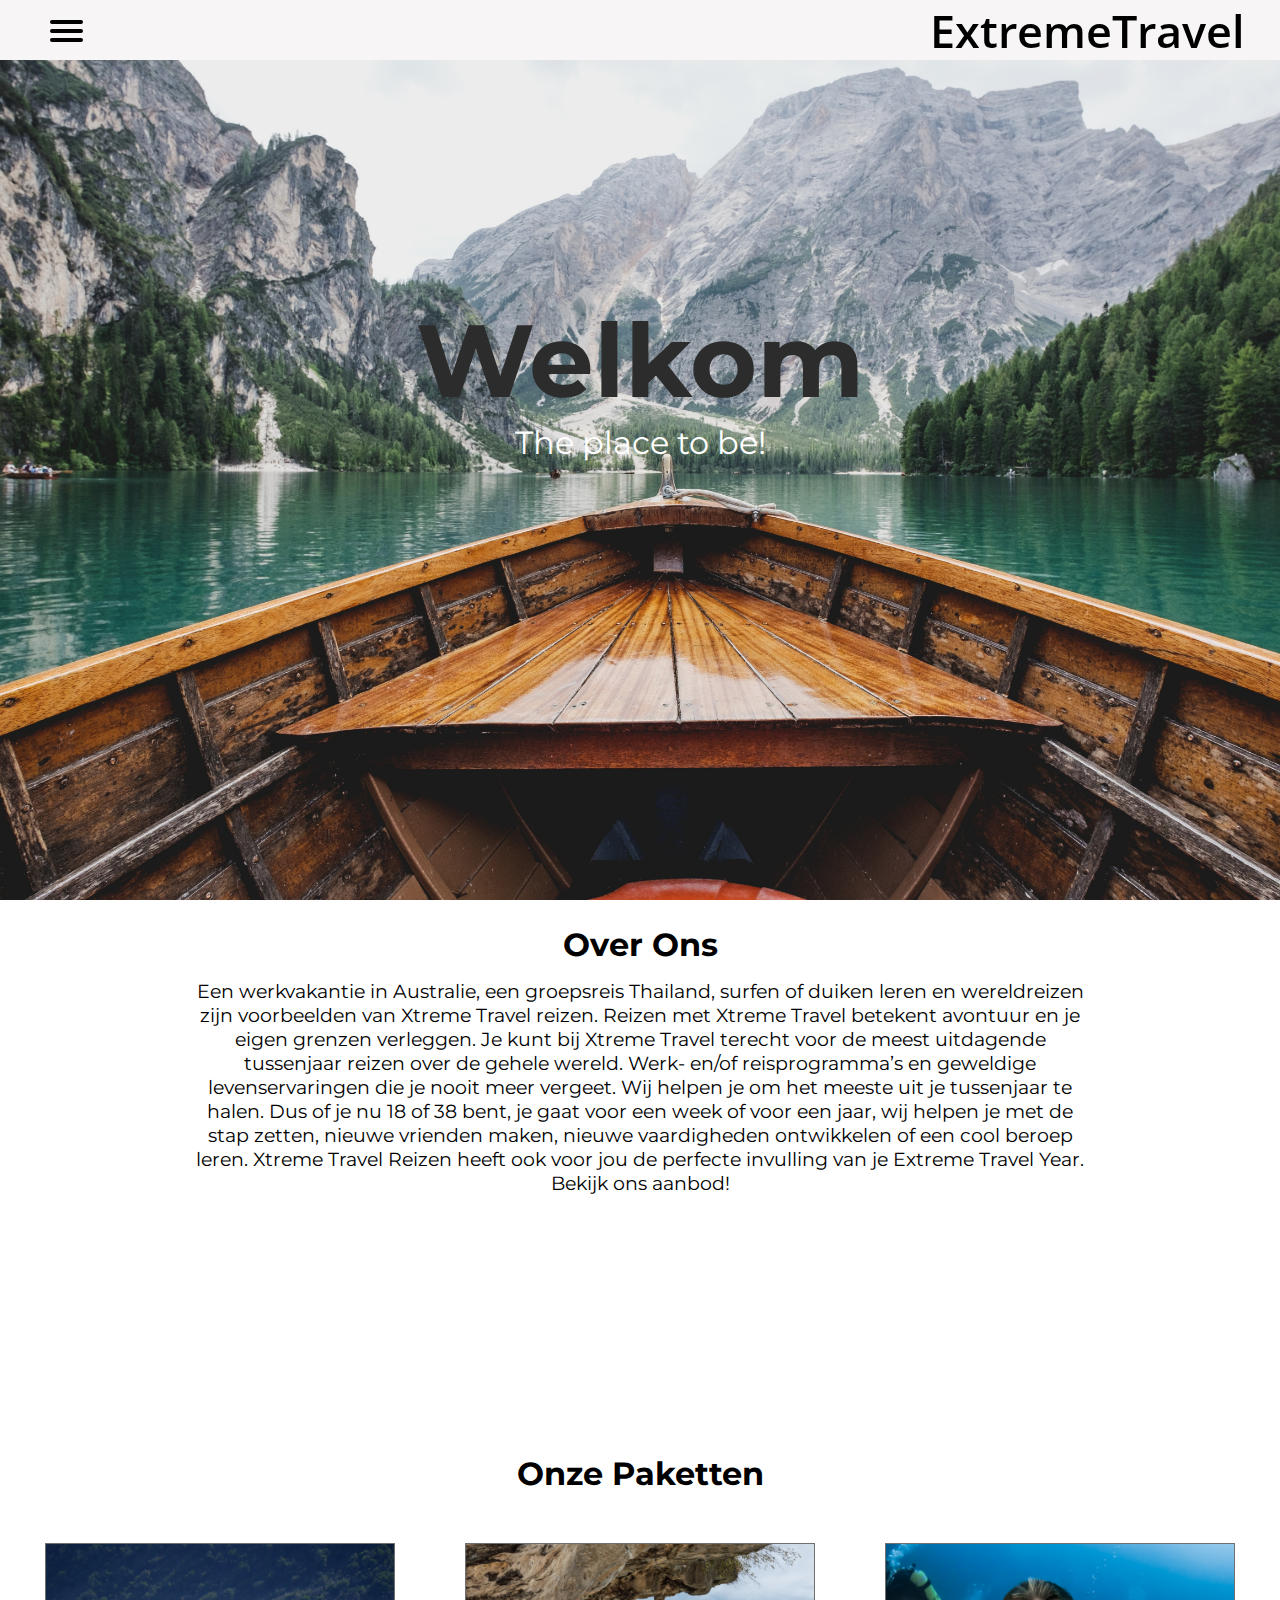
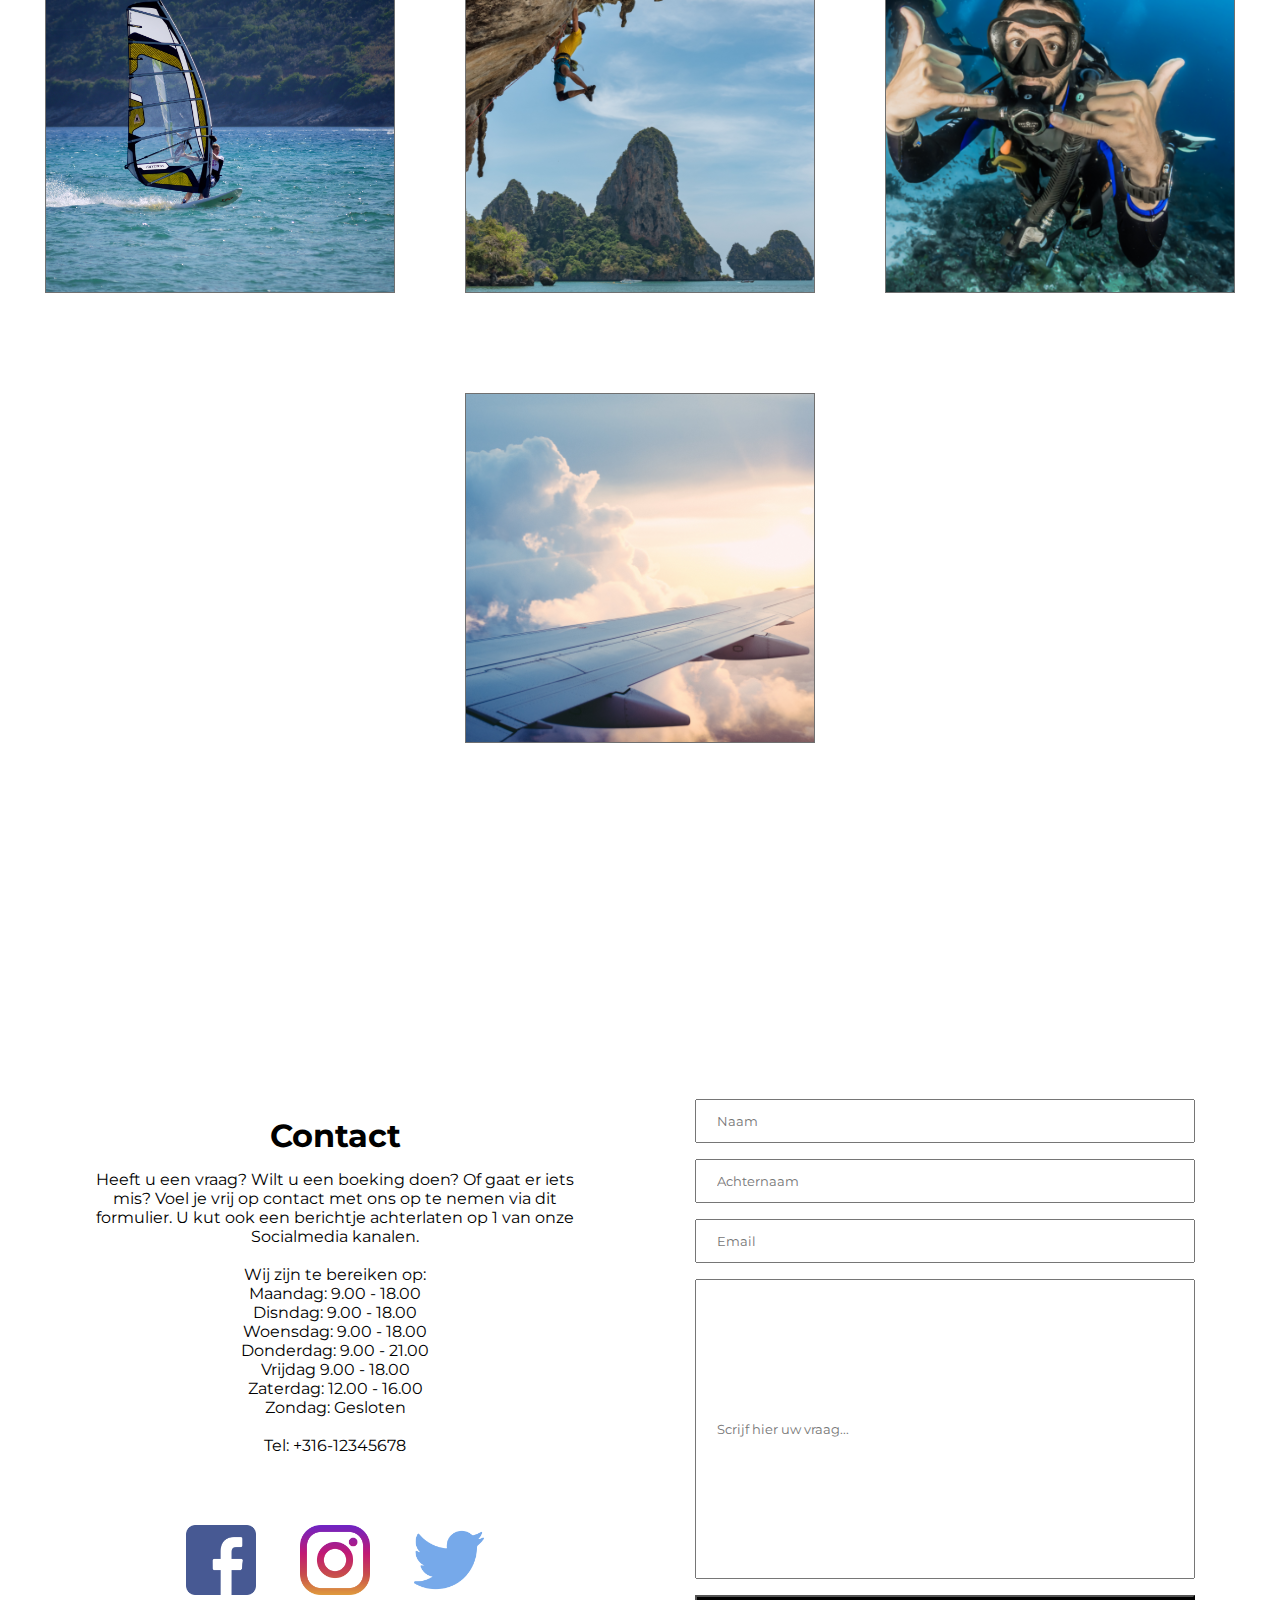
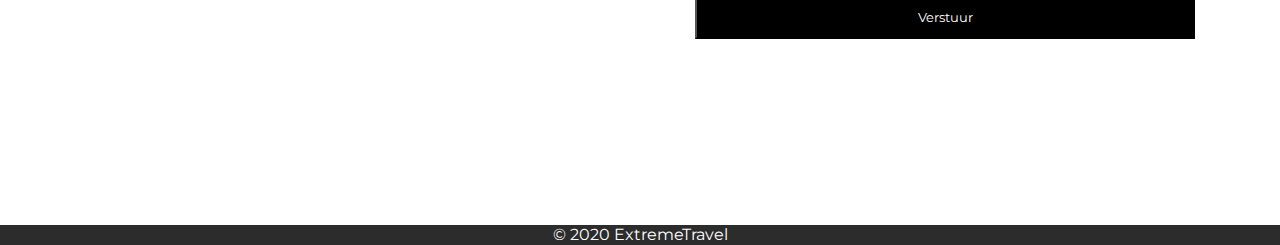
==== index.html @ 0ed5cc57 "first vommit" ====
<!DOCTYPE html>
<html lang="nl">
<head>
    <meta charset="UTF-8">
    <meta name="viewport" content="width=device-width, initial-scale=1.0">

    <title>ExtremeTravel</title>
    <link rel="icon" href="recources/mountain.png">

    <link rel="stylesheet" href="style.css">
    <link href="https://fonts.googleapis.com/css?family=Bree+Serif&display=swap" rel="stylesheet">
    <link href="https://fonts.googleapis.com/css?family=Montserrat&display=swap" rel="stylesheet">
    <link href="https://fonts.googleapis.com/css?family=Open+Sans&display=swap" rel="stylesheet">
    
</head>
<body>
  <header class="page-header">
    <nav>
      <div id="menuToggle">
        <input type="checkbox">
        <span></span>
        <span></span>
        <span></span>
        <ul id="menu">
          <a href="#"><li>Home</li></a>
          <a href="#about-us"><li>Over Ons</li></a>
          <a href="#our-packages"><li>Onze Paketten</li></a>
          <a href="#contact-us"><li>Contact</li></a>
        </ul>
      </div>
    </nav>
    <div class="logo">
      <a href="#">ExtremeTravel</a>
    </div>
  </header>

  <div id="welcome">
    <div class="welcome-content">
      <h1>Welkom</h1>
      <p>The place to be!</p>
    </div>
  </div>

  <div id="about-us">
    <div class="content">
      <h1>Over Ons</h1>
      <p>Een werkvakantie in Australie, een groepsreis Thailand, surfen of duiken leren en wereldreizen zijn voorbeelden van Xtreme Travel reizen. Reizen met Xtreme Travel betekent avontuur en je eigen grenzen verleggen. Je kunt bij Xtreme Travel terecht voor de meest uitdagende tussenjaar reizen over de gehele wereld. Werk- en/of reisprogramma’s en geweldige levenservaringen die je nooit meer vergeet. Wij helpen je om het meeste uit je tussenjaar te halen. Dus of je nu 18 of 38 bent, je gaat voor een week of voor een jaar, wij helpen je met de stap zetten, nieuwe vrienden maken, nieuwe vaardigheden ontwikkelen of een cool beroep leren. Xtreme Travel Reizen heeft ook voor jou de perfecte invulling van je Extreme Travel Year. Bekijk ons aanbod!</p>
    </div>
  </div>

  <div id="our-packages">
    <div id="packages">
      <h1>Onze Paketten</h1>
      <div class="packages-grid">
        <div class="package" onclick="location.href='pages/windsurfing.html';" style="cursor: pointer;">
            <img src="recources/windsurfing.png" alt="">
            <p class="package-text">WindSurfen</p>
        </div>
        <div class="package" onclick="location.href='pages/mountainclimb.html';" style="cursor: pointer;">
          <img src="recources/mountainclimbing.png" alt="">
          <p class="package-text">Mountain Climbing</p>
        </div>
        <div class="package" onclick="location.href='pages/diving.html';" style="cursor: pointer;">
          <img src="recources/diving.png" alt="">
          <p class="package-text">Snorkelen</p>
        </div>
        <div class="package" onclick="location.href='pages/lastminute.html';" style="cursor: pointer;">
          <img src="recources/last-minute.png" alt="">
          <p class="package-text">Last Minutes</p>
        </div>
      </div>
    </div>
  </div>
  <div id="contact-us">
    <div id="contact">
      <div class="contact-grid">
        <div class="contact-box">
          <h1>Contact</h1>
          <p>Heeft u een vraag? Wilt u een boeking doen? Of gaat er iets mis? Voel je vrij op contact met ons op te nemen via dit formulier. U kut ook een berichtje achterlaten op 1 van onze Socialmedia kanalen.</br></br>Wij zijn te bereiken op:</br>Maandag: 9.00 - 18.00</br>Disndag: 9.00 - 18.00</br>Woensdag: 9.00 - 18.00</br>Donderdag: 9.00 - 21.00</br>Vrijdag 9.00 - 18.00</br>Zaterdag: 12.00 - 16.00</br>Zondag: Gesloten</br></br>Tel: +316-12345678</p>
          <ul class="social-icons">
            <li><a href="http://www.facebook.com"><img src='recources/facebook.png' /></a></li>
            <li id="middle-icon"><a href="http://www.instagram.com"><img src='recources/instagram.png' /></a></li>
            <li><a href="http://www.twitter.com"><img src='recources/twitter.png' /></a></li>
        </ul>
        
        </div>
        <div class="contact-box">
          <form>
            <input type="text" placeholder="Naam">
            <input type="text" placeholder="Achternaam">
            <input type="text" placeholder="Email">
            <input type="textarea" placeholder="Scrijf hier uw vraag...">
            <input type="button" value="Verstuur">
          </form>
        </div>
      </div>
    </div>
  </div>
  <footer>
    <p>&copy; 2020 ExtremeTravel</p>
  </footer>  
</body>
</html>
---- style.css ----
* {
    margin: 0;
    padding: 0;
    font-family: 'Montserrat', sans-serif;
}

html { 
  background: url(recources/background2.jpg) no-repeat center center fixed; 
  background-size: cover;
  scroll-behavior: smooth;
}

body {
    min-width: 500px;
}

.page-header {
  display: flex;
  position: fixed;
  width: 100%;
  height: 60px;
  z-index: 1;
  background-color: rgb(247, 245, 245);
  justify-content: space-between;
  
}

.page-header nav {
  max-width: 30%;
}

.logo a {
  font-family: 'Open Sans', sans-serif;
  font-weight: 600;
  text-decoration: none;
  font-size: 45px;
  padding-right: 35px;
  color: #000000; 
}

#menuToggle {
    display: block;
    position: relative;
    top: 20px;
    left: 50px;
    height: 10px;
    z-index: 2;
    user-select: none;
  }
  
  #menuToggle input {
    display: block;
    width: 33px;
    height: 28px;
    position: absolute;
    top: 0;
    left: 0;
    cursor: pointer;
    opacity: 0; /* hide this */
    z-index: 3; /* and place it over the hamburger */
  }
  
  #menuToggle span {
    display: block;
    width: 33px;
    height: 4px;
    margin-bottom: 5px;
    position: relative;
    background: #000000;
    border-radius: 3px;
    z-index: 2;
    transform-origin: 4px 0px;
    transition: transform 0.5s cubic-bezier(0.77, 0.2, 0.05, 1.0),  background 0.5s cubic-bezier(0.77, 0.2, 0.05, 1.0),  opacity 0.55s ease;
    }
  
  #menuToggle span:first-child { 
    transform-origin: 0% 0%; 
  }
  
  #menuToggle span:nth-last-child(2) { 
    transform-origin: 0% 100%; 
  }
  
  #menuToggle input:checked ~ span {
    opacity: 1;
    transform: rotate(45deg) translate(-2px, -1px);
    background: #232323;
  }
  
  #menuToggle input:checked ~ span:nth-last-child(3) {
    opacity: 0;
    transform: rotate(0deg) scale(0.2, 0.2);
  }
  
  #menuToggle input:checked ~ span:nth-last-child(2) {
    opacity: 1;
    transform: rotate(-45deg) translate(0, -1px);
  }

#menu {
    position: flex;
    width: 550px;
    height: 100vh;
    margin: -100px 0 0 -60px;
    padding: 50px;
    padding-top: 125px;
    background: rgba(160, 152, 152, 0.6);
    list-style-type: none;
    transform-origin: 0% 0%;
    transform: translate(-100%, 0);
    transition: transform 0.5s cubic-bezier(0.77, 0.2, 0.05, 1.0);
  }
  
  #menu li {
    padding: 10px 0;
    font-size: 22px;
    display: block;
    margin-left: -40px;
    margin-right: -50px;
    padding-left: 40px;
  }

  #menu li:hover {
      background: rgba(80, 75, 75, 0.6);
  }

  #menu a {
      text-decoration: none;
      color: white;
  }
  
  #menuToggle input:checked ~ ul {
    transform: scale(1.0, 1.0);
    opacity: 1;
  }

  #welcome{
    display: block;
    height: calc(100vh - 180px);
    text-align: center;
    padding-top: 60px;
    z-index: 0;
  }

  #welcome h1{
    font-size: 8vw;
    color: #2c2c2c;
  }

  #welcome p{
    font-size: 2.5vw;
    color: #ffffff;
  }

  .welcome-content {
    display: block;
    margin: auto;
    top: 33%;
    position: relative;
  }

  #about-us{
    padding-top: 120px;
  }

  .content{
    display: block;
    margin-bottom: 5%;
    padding: 0px 15% 50px 15%;
    height: auto;
    text-align: center;
    background-color: rgba(255,255,255, 0.8);
  }

  .content p{
    font-size: 1.2em;
    color: black;
    text-decoration: none;

  }

  .content h1{
    padding-bottom: 15px;
    padding-top: 25px;
  }

  #our-packages{
    padding-top: 120px;
  }

  #packages {
    position: relative;
    background-color: rgba(255,255,255, 0.8);
    z-index: 0;
    text-align: center;
    margin-bottom: 10%;
  }

  .packages-grid {
    display: flex;
    justify-content: space-evenly;
    flex-wrap: wrap;
  }

  #packages h1 {
    padding-top: 25px;
    text-align: center;
  }

  .package {
    width: 350px;
    height: 350px;
    margin: 50px 25px;
    text-align: center;
  }

  .package .package-text {
    position: relative;
    opacity: 0;
  }

  .package-text {
    position: absolute;
    top: -58%;
  }

  .package:hover img {
      opacity: 0.6;
  }

  .package:hover .package-text {
    opacity: 1;
    font-size: 32px;
    font-weight: 600;
}

  .social-icons {
    padding-top: 30px;
    text-align: center;
    }  

  .social-icons li {
    display:inline-block;
    list-style-type:none;
    }

  .social-icons li img {
    width:70px;
    height:70px;
}

  #middle-icon {
    margin: 40px;
  }

  #contact-us{
    padding-top: 120px;
  }

  #contact {
    position: relative;
    background-color: rgba(255,255,255, 0.8);
    z-index: 0;
    text-align: center;
    margin-bottom: 10%;
  }

  .contact-grid {
    display: flex;
    justify-content: space-evenly;
    flex-wrap: wrap;
    
  }

  .contact-box h1 {
    padding-top: 25px;
    padding-bottom: 15px;
    text-align: center;
  }

  .contact-box {
    width: 500px;
    height: auto;
    margin: 50px 25px;
    text-align: center;
    text-decoration: none;
  }

  .contact-box input{
    width: 100%;
    padding: 12px 20px;
    margin: 8px 0;
    box-sizing: border-box;
  }

  .contact-box input[type=button]{
    background-color: #000;
    color: #fff;
  }

  .contact-box input[type=textarea]{
    height: 300px;
    resize: none;
  }

  footer {
    height: 20px;
    background-color: #2c2c2c;
  }

  footer p {
    color: white;
    text-align: center;
  }
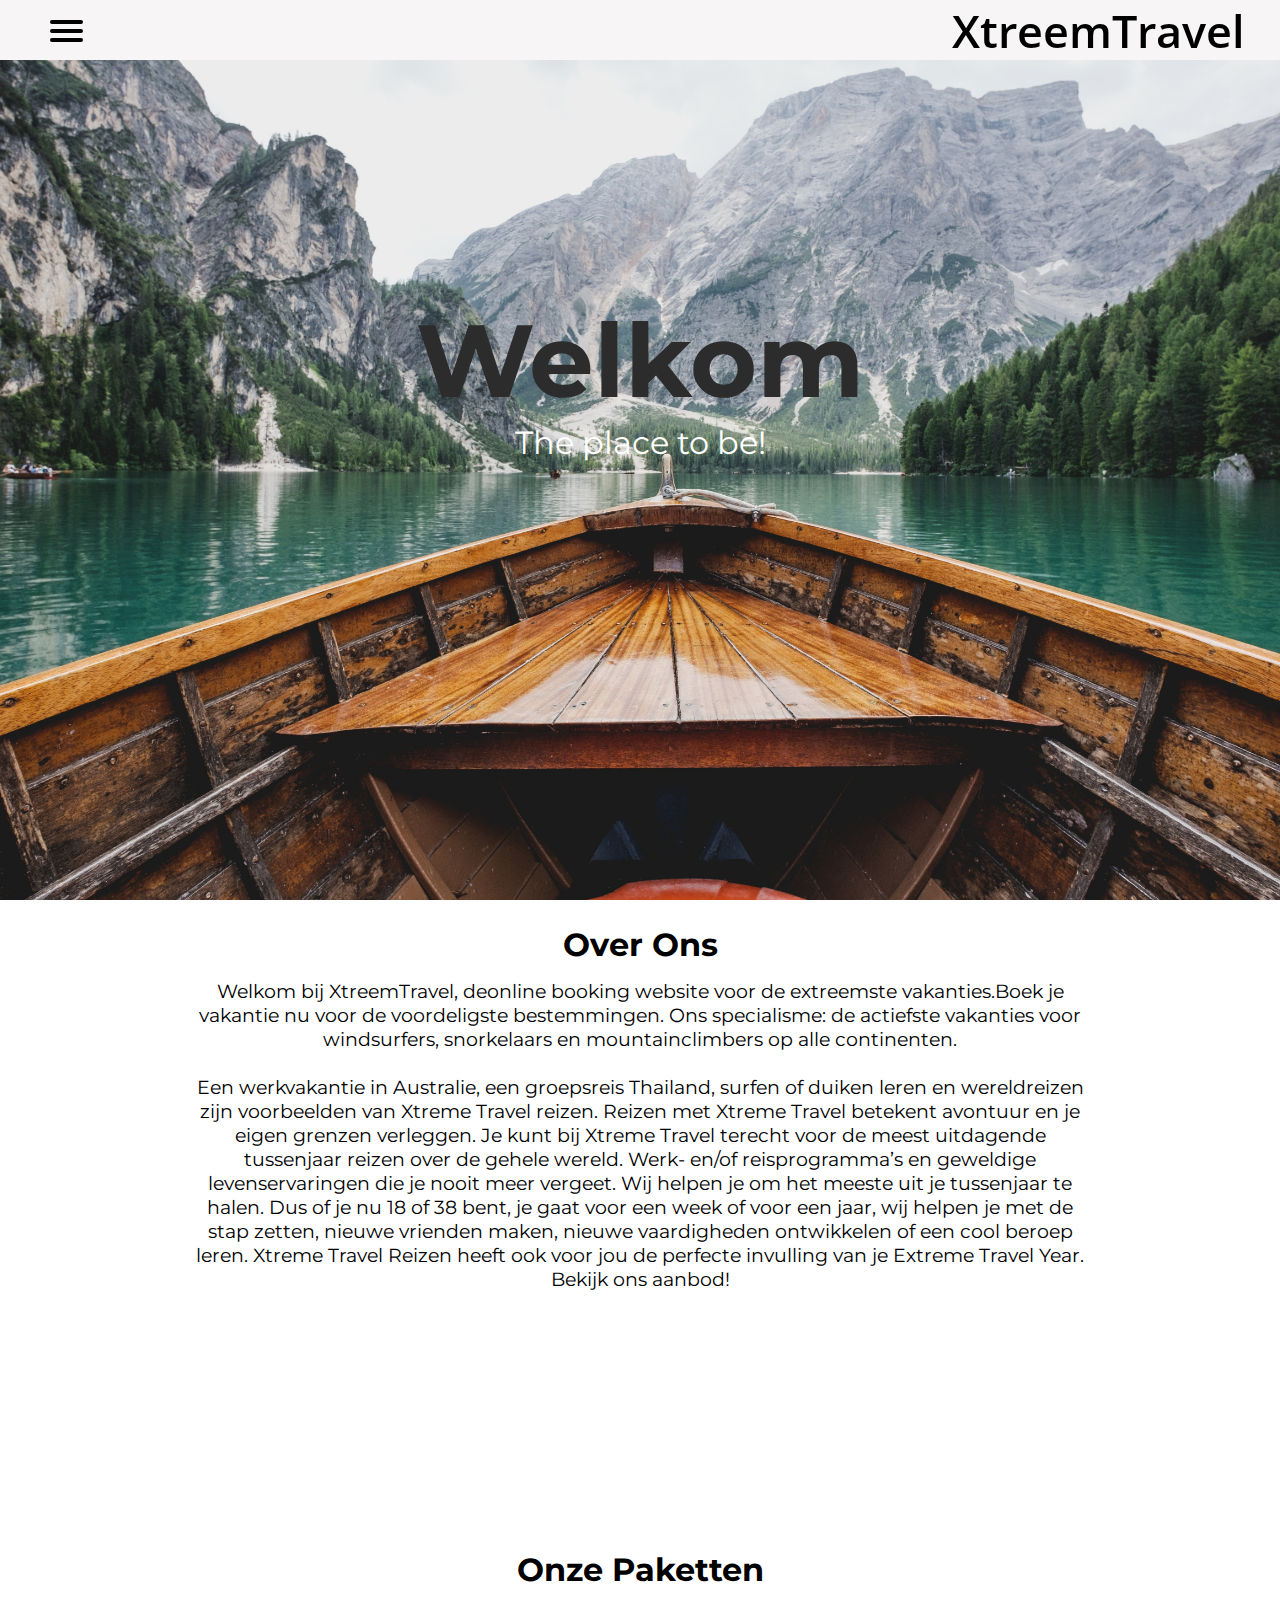
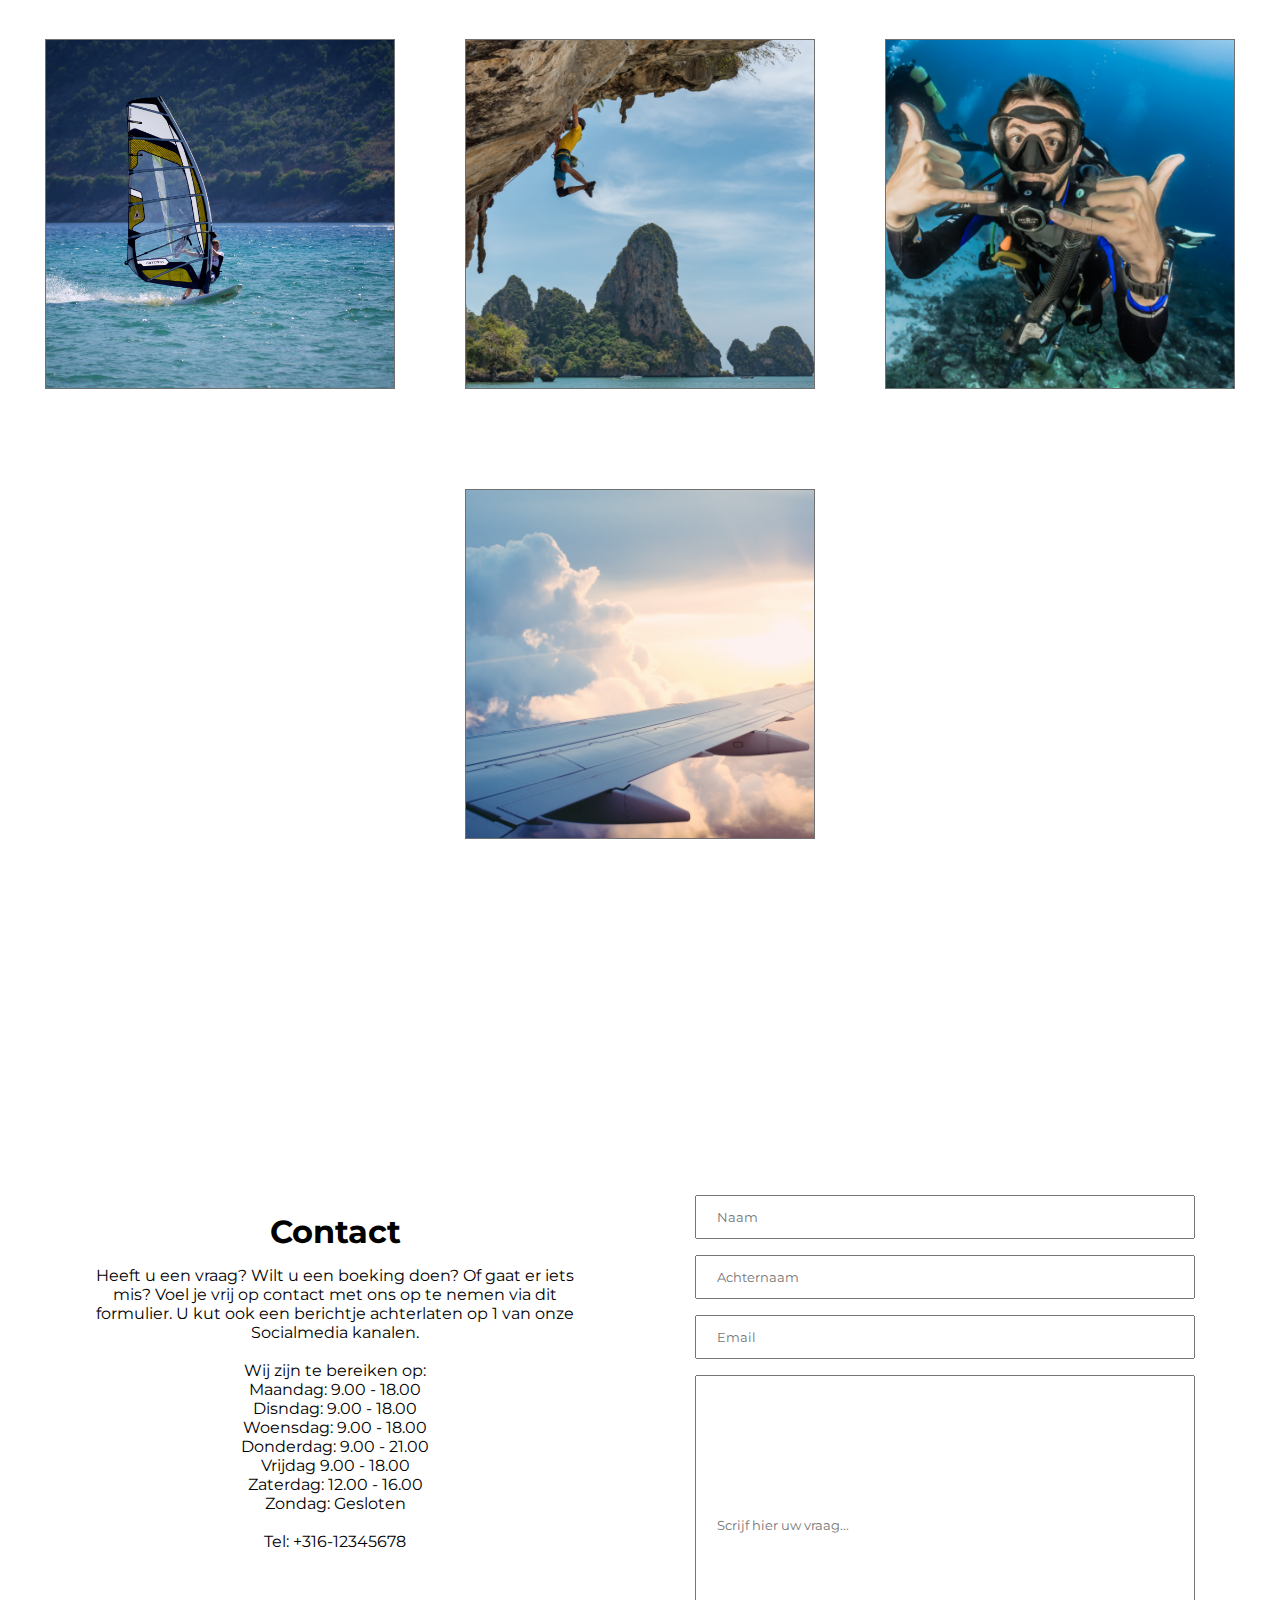
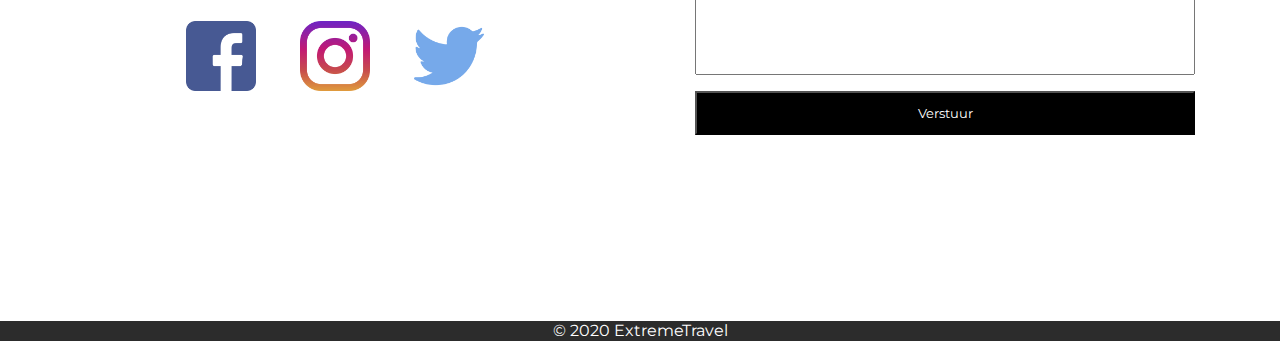
==== commit 2697e6d8: "javascript back to top" ====
--- a/index.html
+++ b/index.html
@@ -4,17 +4,17 @@
     <meta charset="UTF-8">
     <meta name="viewport" content="width=device-width, initial-scale=1.0">
 
-    <title>ExtremeTravel</title>
+    <title>XtreemTravel</title>
+    
     <link rel="icon" href="recources/mountain.png">
-
     <link rel="stylesheet" href="style.css">
     <link href="https://fonts.googleapis.com/css?family=Bree+Serif&display=swap" rel="stylesheet">
     <link href="https://fonts.googleapis.com/css?family=Montserrat&display=swap" rel="stylesheet">
     <link href="https://fonts.googleapis.com/css?family=Open+Sans&display=swap" rel="stylesheet">
     
 </head>
-<body>
-  <header class="page-header">
+<body onload="window.location.href='#';">
+  <header class="page-header"> 
     <nav>
       <div id="menuToggle">
         <input type="checkbox">
@@ -30,7 +30,7 @@
       </div>
     </nav>
     <div class="logo">
-      <a href="#">ExtremeTravel</a>
+      <a href="#">XtreemTravel</a>
     </div>
   </header>
 
@@ -44,7 +44,7 @@
   <div id="about-us">
     <div class="content">
       <h1>Over Ons</h1>
-      <p>Een werkvakantie in Australie, een groepsreis Thailand, surfen of duiken leren en wereldreizen zijn voorbeelden van Xtreme Travel reizen. Reizen met Xtreme Travel betekent avontuur en je eigen grenzen verleggen. Je kunt bij Xtreme Travel terecht voor de meest uitdagende tussenjaar reizen over de gehele wereld. Werk- en/of reisprogramma’s en geweldige levenservaringen die je nooit meer vergeet. Wij helpen je om het meeste uit je tussenjaar te halen. Dus of je nu 18 of 38 bent, je gaat voor een week of voor een jaar, wij helpen je met de stap zetten, nieuwe vrienden maken, nieuwe vaardigheden ontwikkelen of een cool beroep leren. Xtreme Travel Reizen heeft ook voor jou de perfecte invulling van je Extreme Travel Year. Bekijk ons aanbod!</p>
+      <p>Welkom bij XtreemTravel, deonline booking website voor de extreemste vakanties.Boek je vakantie nu voor de voordeligste bestemmingen. Ons specialisme: de actiefste vakanties voor windsurfers, snorkelaars en mountainclimbers op alle continenten.</br></br>Een werkvakantie in Australie, een groepsreis Thailand, surfen of duiken leren en wereldreizen zijn voorbeelden van Xtreme Travel reizen. Reizen met Xtreme Travel betekent avontuur en je eigen grenzen verleggen. Je kunt bij Xtreme Travel terecht voor de meest uitdagende tussenjaar reizen over de gehele wereld. Werk- en/of reisprogramma’s en geweldige levenservaringen die je nooit meer vergeet. Wij helpen je om het meeste uit je tussenjaar te halen. Dus of je nu 18 of 38 bent, je gaat voor een week of voor een jaar, wij helpen je met de stap zetten, nieuwe vrienden maken, nieuwe vaardigheden ontwikkelen of een cool beroep leren. Xtreme Travel Reizen heeft ook voor jou de perfecte invulling van je Extreme Travel Year. Bekijk ons aanbod!</p>
     </div>
   </div>
 
--- a/style.css
+++ b/style.css
@@ -8,6 +8,7 @@
   background: url(recources/background2.jpg) no-repeat center center fixed; 
   background-size: cover;
   scroll-behavior: smooth;
+  overflow-x: hidden;
 }
 
 body {
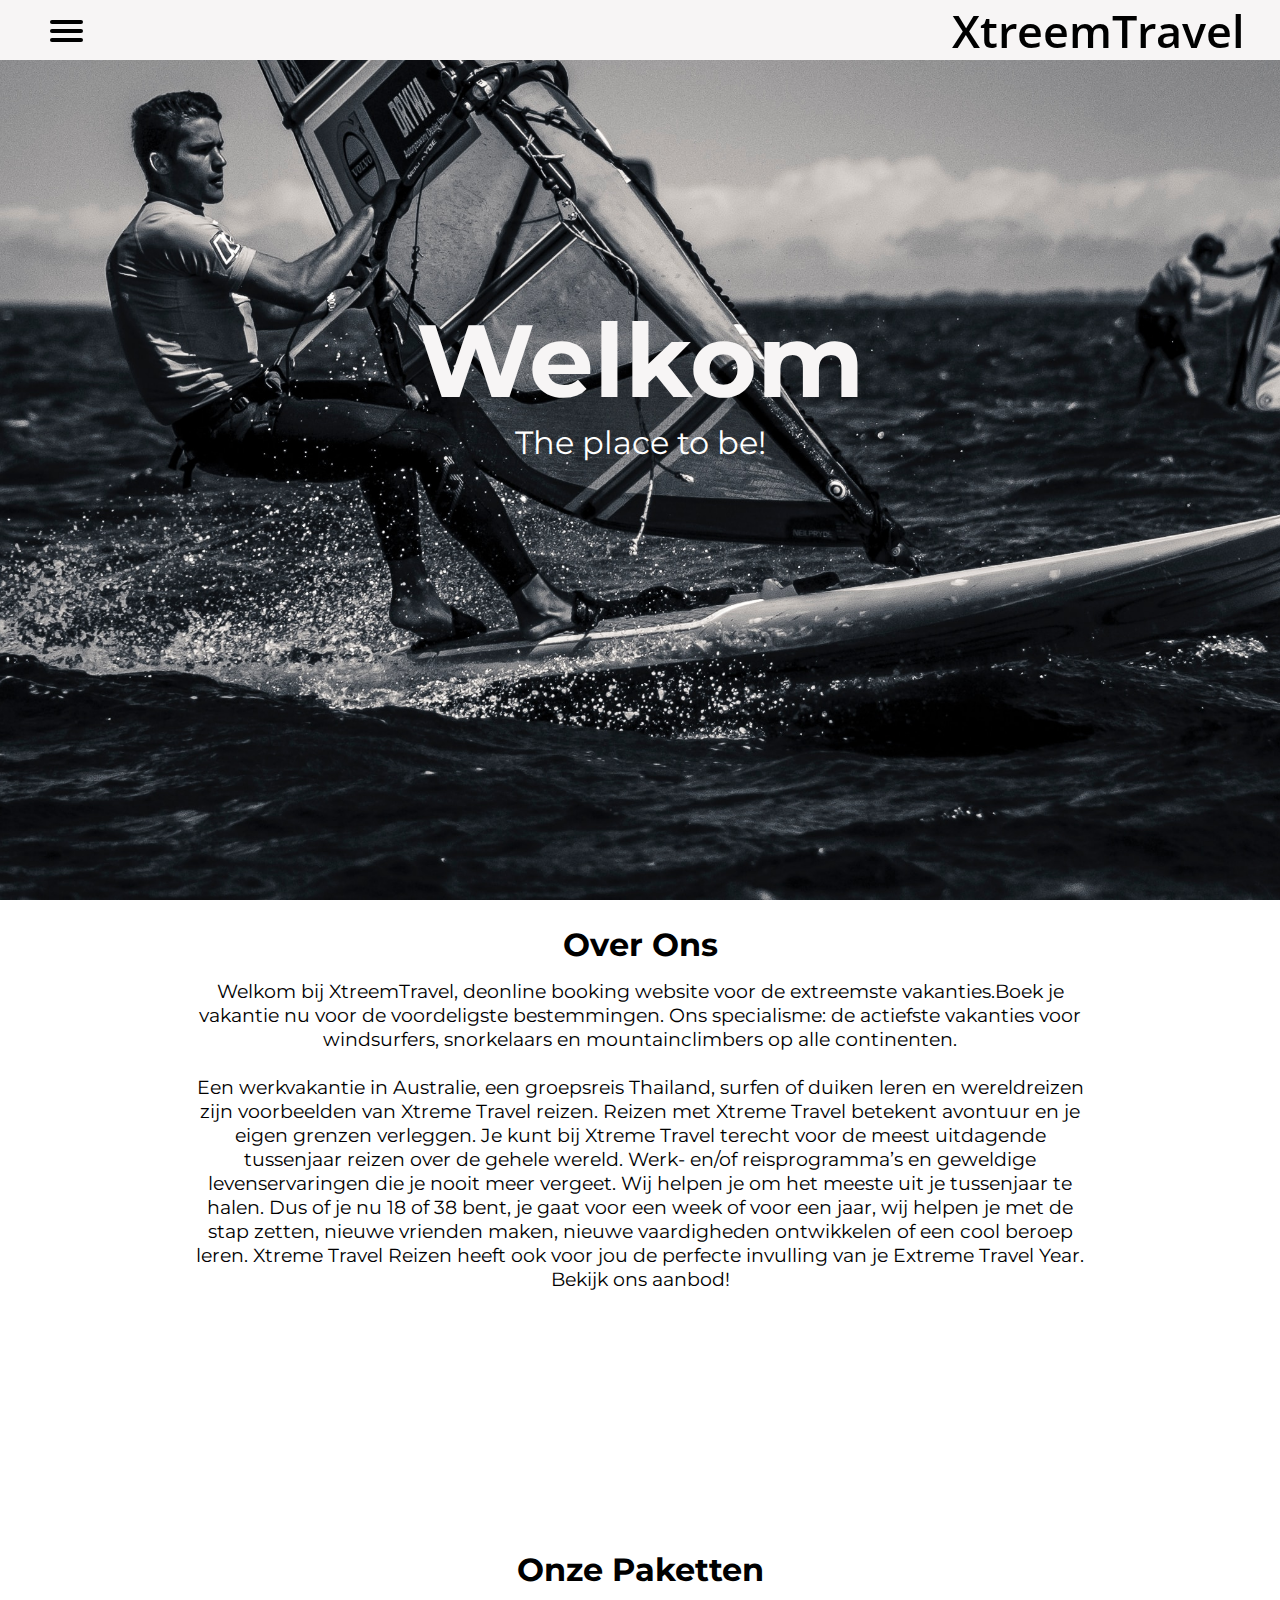
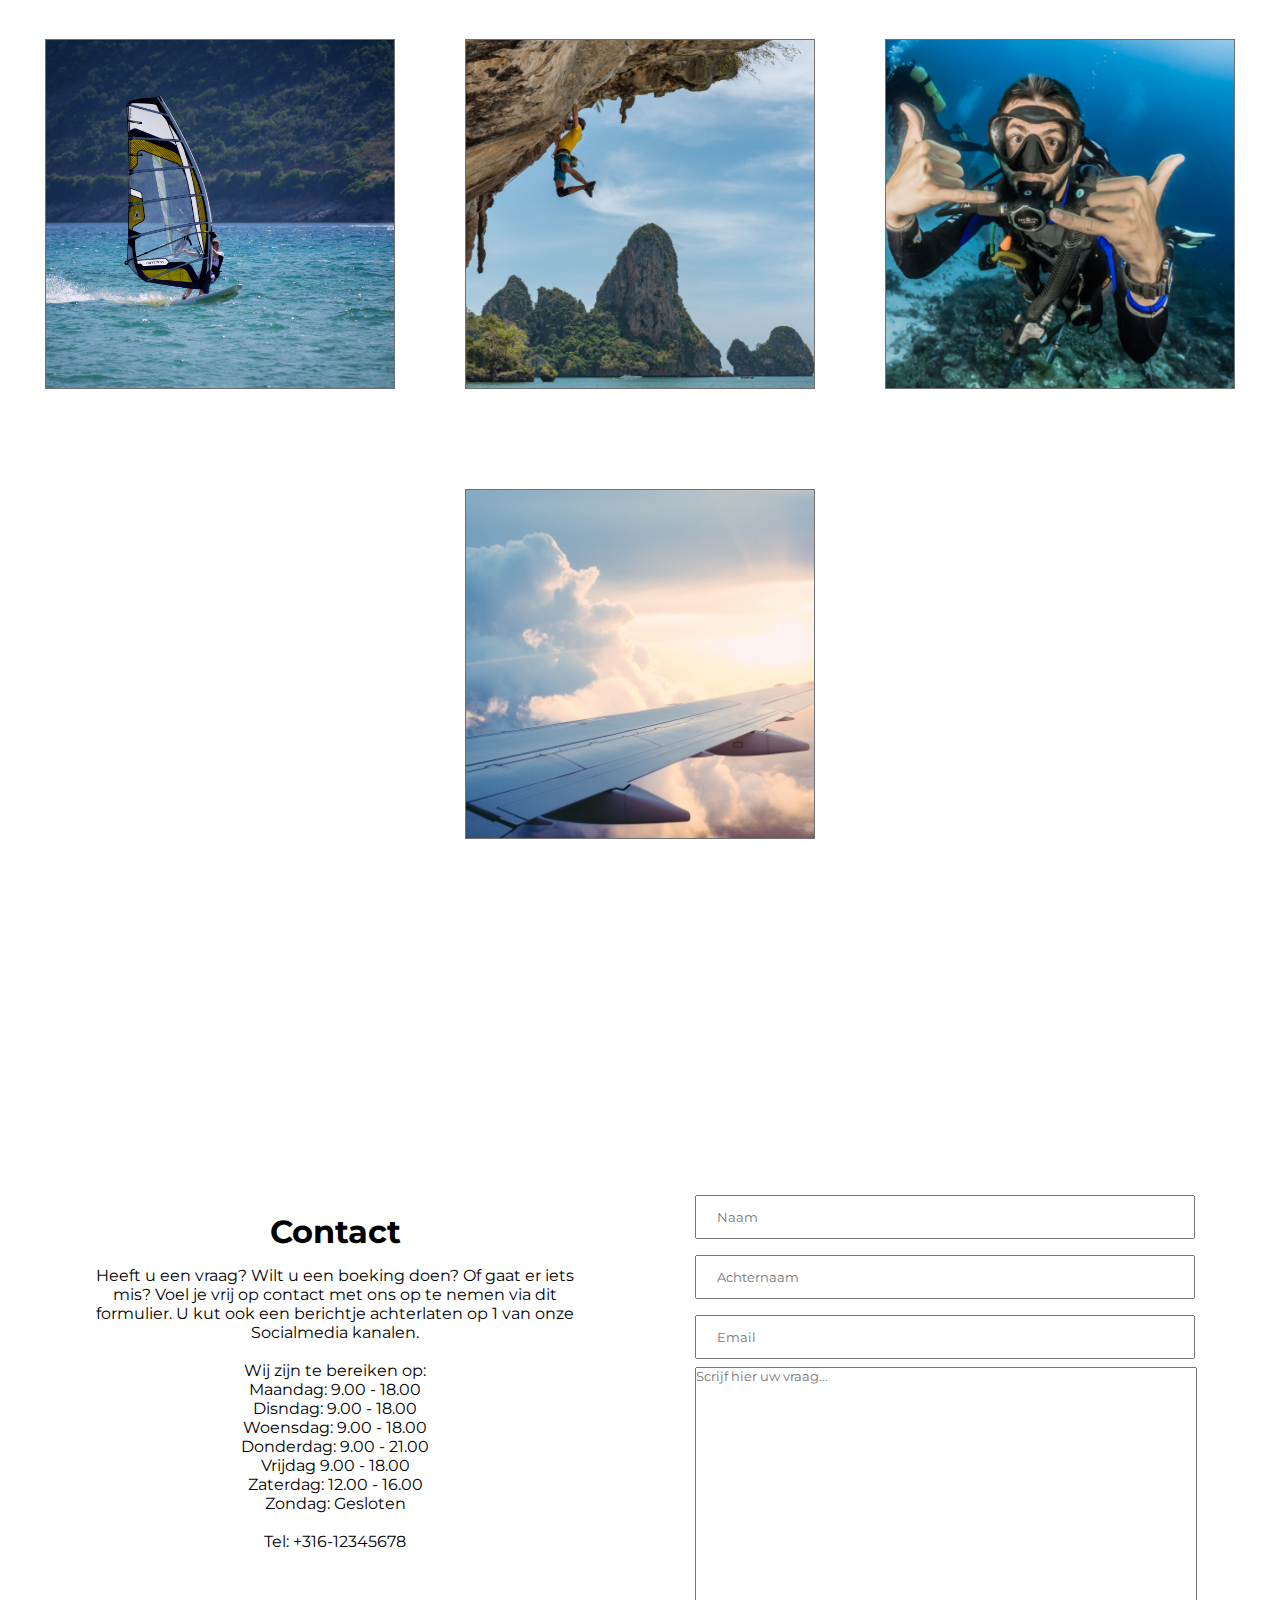
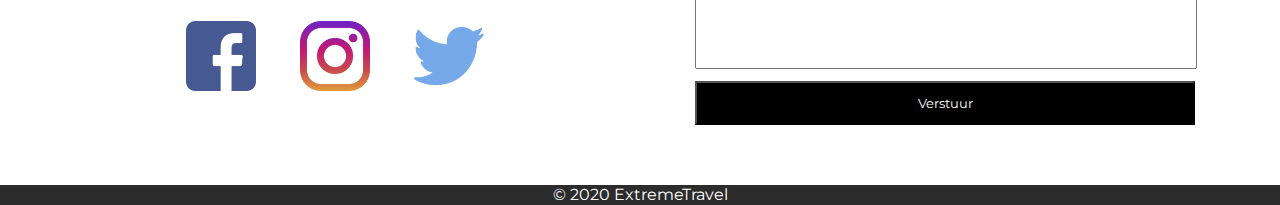
==== commit 48847ef5: "sports-pages" ====
--- a/index.html
+++ b/index.html
@@ -55,14 +55,17 @@
         <div class="package" onclick="location.href='pages/windsurfing.html';" style="cursor: pointer;">
             <img src="recources/windsurfing.png" alt="">
             <p class="package-text">WindSurfen</p>
+            <p class="package-subtext">Cucan Mexico</p>
         </div>
         <div class="package" onclick="location.href='pages/mountainclimb.html';" style="cursor: pointer;">
           <img src="recources/mountainclimbing.png" alt="">
           <p class="package-text">Mountain Climbing</p>
+          <p class="package-subtext">Himalaya's</p>
         </div>
         <div class="package" onclick="location.href='pages/diving.html';" style="cursor: pointer;">
           <img src="recources/diving.png" alt="">
           <p class="package-text">Snorkelen</p>
+          <p class="package-subtext">Costa Rica</p>
         </div>
         <div class="package" onclick="location.href='pages/lastminute.html';" style="cursor: pointer;">
           <img src="recources/last-minute.png" alt="">
@@ -89,7 +92,7 @@
             <input type="text" placeholder="Naam">
             <input type="text" placeholder="Achternaam">
             <input type="text" placeholder="Email">
-            <input type="textarea" placeholder="Scrijf hier uw vraag...">
+            <textarea type="text" placeholder="Scrijf hier uw vraag..."></textarea>
             <input type="button" value="Verstuur">
           </form>
         </div>
--- a/style.css
+++ b/style.css
@@ -5,7 +5,14 @@
 }
 
 html { 
-  background: url(recources/background2.jpg) no-repeat center center fixed; 
+  background: url(recources/windsurfing_bg.jpg) no-repeat center center fixed; 
+  background-size: cover;
+  scroll-behavior: smooth;
+  overflow-x: hidden;
+}
+
+#mountainclimbing {
+  background: url(recources/mountain_bg.jpg) no-repeat center center fixed;
   background-size: cover;
   scroll-behavior: smooth;
   overflow-x: hidden;
@@ -145,7 +152,7 @@
 
   #welcome h1{
     font-size: 8vw;
-    color: #2c2c2c;
+    color: rgb(247, 245, 245);
   }
 
   #welcome p{
@@ -160,8 +167,19 @@
     position: relative;
   }
 
-  #about-us{
+  #about-us {
     padding-top: 120px;
+  }
+
+  #sport-information{
+    padding-top: 15%;
+  }
+
+  iframe {
+    width: auto;
+    height: auto;
+    min-height: 300px;
+    margin-top: 30px;
   }
 
   .content{
@@ -220,7 +238,17 @@
     opacity: 0;
   }
 
+  .package .package-subtext {
+    position: relative;
+    opacity: 0;
+  }
+
   .package-text {
+    position: absolute;
+    top: -58%;
+  }
+
+  .package-subtext {
     position: absolute;
     top: -58%;
   }
@@ -235,6 +263,12 @@
     font-weight: 600;
 }
 
+.package:hover .package-subtext {
+  opacity: 1;
+  font-size: 24px;
+  font-weight: 450;
+}
+
   .social-icons {
     padding-top: 30px;
     text-align: center;
@@ -263,7 +297,6 @@
     background-color: rgba(255,255,255, 0.8);
     z-index: 0;
     text-align: center;
-    margin-bottom: 10%;
   }
 
   .contact-grid {
@@ -299,7 +332,8 @@
     color: #fff;
   }
 
-  .contact-box input[type=textarea]{
+  .contact-box textarea{
+    width: 100%;
     height: 300px;
     resize: none;
   }
